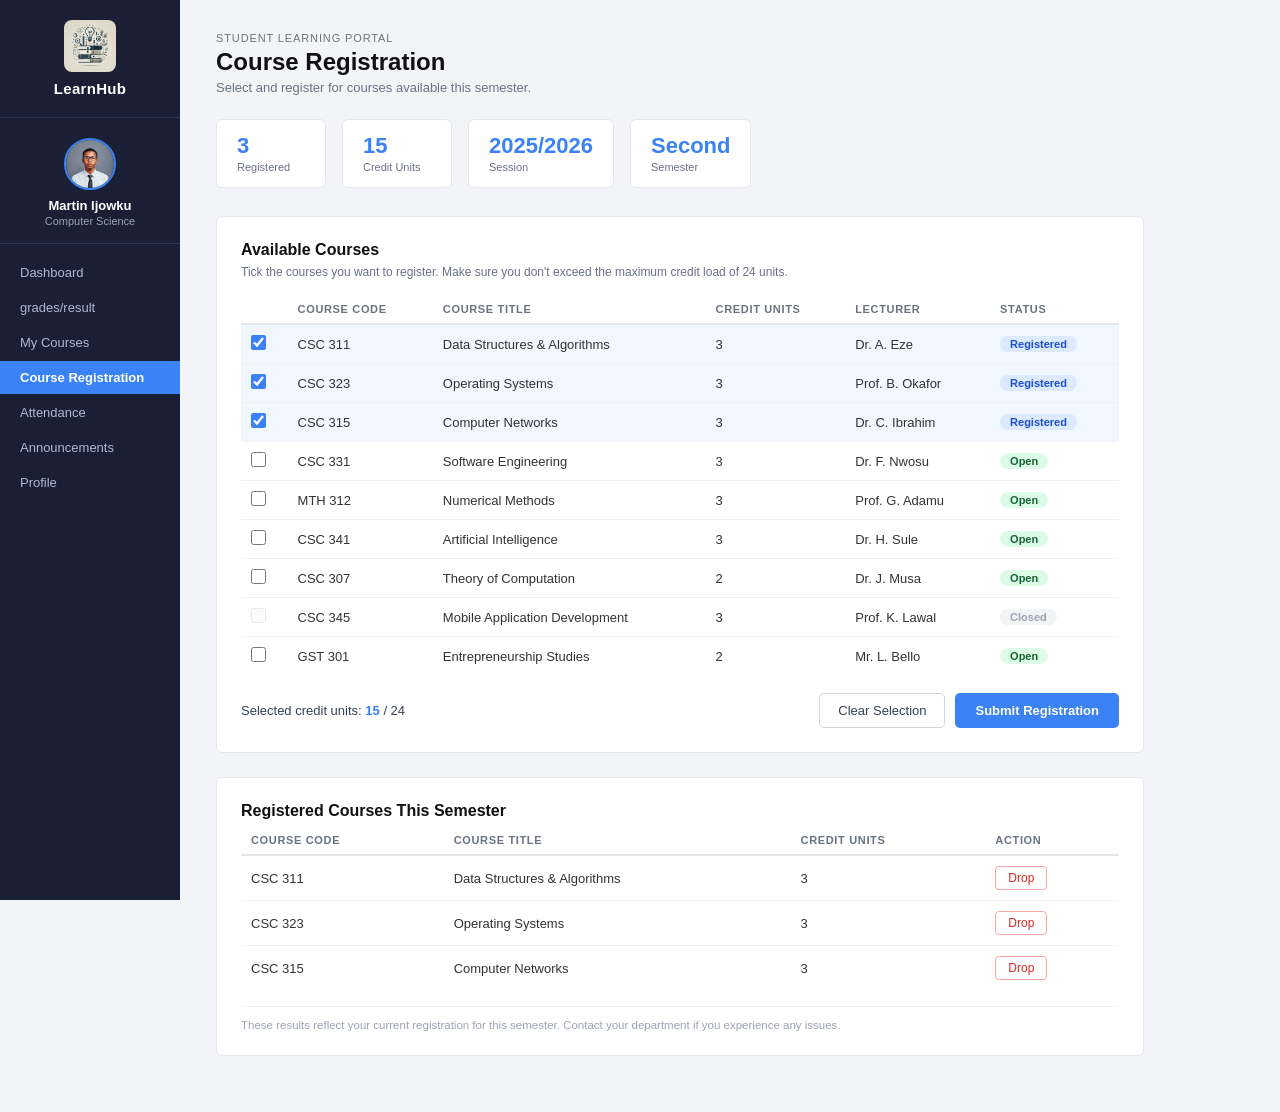
==== dashboard/course-registration.html @ 7f92d787 "Add files via upload" ====
<!DOCTYPE html>
<html lang="en">
<head>
  <meta charset="UTF-8" />
  <meta name="viewport" content="width=device-width, initial-scale=1.0"/>
  <title>Course Registration | LearnHub</title>
  <link rel="stylesheet" href="course-registration.css" />
</head>
<body>

  <!-- Sidebar -->
  <aside class="sidebar">
    <div class="sidebar-logo">
      <img src="[data-uri]"
           alt="LearnHub Logo" class="logo-img" />
      <span class="logo-text">LearnHub</span>
    </div>

    <div class="sidebar-profile">
      <img
        src="[data-uri]"
        alt="Martin Ijowku"
        class="profile-img"
      />
      <div class="profile-info">
        <p class="profile-name">Martin Ijowku</p>
        <p class="profile-dept">Computer Science</p>
      </div>
    </div>

    <nav class="sidebar-nav">
      <a href="#">Dashboard</a>
      <a href="#">grades/result</a>
      <a href="#">My Courses</a>
      <a href="#" class="active">Course Registration</a>
      <a href="#">Attendance</a>
      <a href="#">Announcements</a>
      <a href="#">Profile</a>
    </nav>
  </aside>

  <!-- Main Content -->
  <main class="main-content">
    <div class="page-header">
      <p class="page-label">Student Learning Portal</p>
      <h1 class="page-title">Course Registration</h1>
      <p class="page-subtitle">Select and register for courses available this semester.</p>
    </div>

    <!-- Summary Strip -->
    <div class="summary-strip">
      <div class="summary-item">
        <span class="summary-number">3</span>
        <span class="summary-label">Registered</span>
      </div>
      <div class="summary-item">
        <span class="summary-number">15</span>
        <span class="summary-label">Credit Units</span>
      </div>
      <div class="summary-item">
        <span class="summary-number">2025/2026</span>
        <span class="summary-label">Session</span>
      </div>
      <div class="summary-item">
        <span class="summary-number">Second</span>
        <span class="summary-label">Semester</span>
      </div>
    </div>

    <!-- Registration Table -->
    <section class="section">
      <h2 class="section-title">Available Courses</h2>
      <p class="section-note">Tick the courses you want to register. Make sure you don't exceed the maximum credit load of 24 units.</p>

      <table class="courses-table">
        <thead>
          <tr>
            <th></th>
            <th>Course Code</th>
            <th>Course Title</th>
            <th>Credit Units</th>
            <th>Lecturer</th>
            <th>Status</th>
          </tr>
        </thead>
        <tbody>
          <tr class="registered">
            <td><input type="checkbox" checked /></td>
            <td>CSC 311</td>
            <td>Data Structures &amp; Algorithms</td>
            <td>3</td>
            <td>Dr. A. Eze</td>
            <td><span class="badge registered-badge">Registered</span></td>
          </tr>
          <tr class="registered">
            <td><input type="checkbox" checked /></td>
            <td>CSC 323</td>
            <td>Operating Systems</td>
            <td>3</td>
            <td>Prof. B. Okafor</td>
            <td><span class="badge registered-badge">Registered</span></td>
          </tr>
          <tr class="registered">
            <td><input type="checkbox" checked /></td>
            <td>CSC 315</td>
            <td>Computer Networks</td>
            <td>3</td>
            <td>Dr. C. Ibrahim</td>
            <td><span class="badge registered-badge">Registered</span></td>
          </tr>
          <tr>
            <td><input type="checkbox" /></td>
            <td>CSC 331</td>
            <td>Software Engineering</td>
            <td>3</td>
            <td>Dr. F. Nwosu</td>
            <td><span class="badge open-badge">Open</span></td>
          </tr>
          <tr>
            <td><input type="checkbox" /></td>
            <td>MTH 312</td>
            <td>Numerical Methods</td>
            <td>3</td>
            <td>Prof. G. Adamu</td>
            <td><span class="badge open-badge">Open</span></td>
          </tr>
          <tr>
            <td><input type="checkbox" /></td>
            <td>CSC 341</td>
            <td>Artificial Intelligence</td>
            <td>3</td>
            <td>Dr. H. Sule</td>
            <td><span class="badge open-badge">Open</span></td>
          </tr>
          <tr>
            <td><input type="checkbox" /></td>
            <td>CSC 307</td>
            <td>Theory of Computation</td>
            <td>2</td>
            <td>Dr. J. Musa</td>
            <td><span class="badge open-badge">Open</span></td>
          </tr>
          <tr>
            <td><input type="checkbox" disabled /></td>
            <td>CSC 345</td>
            <td>Mobile Application Development</td>
            <td>3</td>
            <td>Prof. K. Lawal</td>
            <td><span class="badge closed-badge">Closed</span></td>
          </tr>
          <tr>
            <td><input type="checkbox" /></td>
            <td>GST 301</td>
            <td>Entrepreneurship Studies</td>
            <td>2</td>
            <td>Mr. L. Bello</td>
            <td><span class="badge open-badge">Open</span></td>
          </tr>
        </tbody>
      </table>

      <div class="table-actions">
        <p class="credit-tracker">Selected credit units: <strong id="creditCount">15</strong> / 24</p>
        <div class="action-buttons">
          <button class="btn-secondary" type="button">Clear Selection</button>
          <button class="btn-primary" type="button">Submit Registration</button>
        </div>
      </div>
    </section>

    <!-- Already Registered -->
    <section class="section">
      <h2 class="section-title">Registered Courses This Semester</h2>
      <table class="courses-table small-table">
        <thead>
          <tr>
            <th>Course Code</th>
            <th>Course Title</th>
            <th>Credit Units</th>
            <th>Action</th>
          </tr>
        </thead>
        <tbody>
          <tr>
            <td>CSC 311</td>
            <td>Data Structures &amp; Algorithms</td>
            <td>3</td>
            <td><button class="btn-drop" type="button">Drop</button></td>
          </tr>
          <tr>
            <td>CSC 323</td>
            <td>Operating Systems</td>
            <td>3</td>
            <td><button class="btn-drop" type="button">Drop</button></td>
          </tr>
          <tr>
            <td>CSC 315</td>
            <td>Computer Networks</td>
            <td>3</td>
            <td><button class="btn-drop" type="button">Drop</button></td>
          </tr>
        </tbody>
      </table>
      <p class="footer-note">These results reflect your current registration for this semester. Contact your department if you experience any issues.</p>
    </section>
  </main>

</body>
</html>
---- dashboard/course-registration.css ----
/* =====================
   LearnHub — Course Registration
   Matches the portal design from the reference image
   ===================== */

*, *::before, *::after {
  box-sizing: border-box;
  margin: 0;
  padding: 0;
}

body {
  font-family: 'Segoe UI', Arial, sans-serif;
  font-size: 14px;
  color: #222;
  background: #f2f4f7;
  display: flex;
  min-height: 100vh;
}

/* =====================
   SIDEBAR
   ===================== */
.sidebar {
  width: 180px;
  min-height: 100vh;
  background: #1a1f36;
  display: flex;
  flex-direction: column;
  padding: 20px 0;
  position: fixed;
  top: 0;
  left: 0;
  bottom: 0;
}

.sidebar-logo {
  display: flex;
  flex-direction: column;
  align-items: center;
  gap: 8px;
  padding: 0 16px 20px;
  border-bottom: 1px solid #2e3452;
}

.logo-img {
  width: 52px;
  height: 52px;
  border-radius: 8px;
  object-fit: cover;
}

.logo-text {
  color: #fff;
  font-size: 15px;
  font-weight: 600;
  letter-spacing: 0.02em;
}

.sidebar-profile {
  display: flex;
  flex-direction: column;
  align-items: center;
  gap: 8px;
  padding: 20px 16px 16px;
  border-bottom: 1px solid #2e3452;
}

.profile-img {
  width: 52px;
  height: 52px;
  border-radius: 50%;
  object-fit: cover;
  border: 2px solid #3b82f6;
}

.profile-info {
  text-align: center;
}

.profile-name {
  color: #fff;
  font-size: 13px;
  font-weight: 600;
}

.profile-dept {
  color: #9ca3af;
  font-size: 11px;
  margin-top: 2px;
}

.sidebar-nav {
  display: flex;
  flex-direction: column;
  padding: 12px 0;
  gap: 2px;
}

.sidebar-nav a {
  display: block;
  color: #b0b8d1;
  text-decoration: none;
  font-size: 13px;
  padding: 9px 20px;
  transition: background 0.15s, color 0.15s;
}

.sidebar-nav a:hover {
  background: #2e3452;
  color: #fff;
}

.sidebar-nav a.active {
  background: #3b82f6;
  color: #fff;
  font-weight: 600;
}

/* =====================
   MAIN CONTENT
   ===================== */
.main-content {
  margin-left: 180px;
  flex: 1;
  padding: 32px 36px;
  max-width: 1000px;
}

/* =====================
   PAGE HEADER
   ===================== */
.page-label {
  font-size: 11px;
  color: #6b7280;
  text-transform: uppercase;
  letter-spacing: 0.08em;
  margin-bottom: 4px;
}

.page-title {
  font-size: 24px;
  font-weight: 700;
  color: #111;
  margin-bottom: 4px;
}

.page-subtitle {
  font-size: 13px;
  color: #6b7280;
  margin-bottom: 24px;
}

/* =====================
   SUMMARY STRIP
   ===================== */
.summary-strip {
  display: flex;
  gap: 16px;
  margin-bottom: 28px;
  flex-wrap: wrap;
}

.summary-item {
  background: #fff;
  border: 1px solid #e5e7eb;
  border-radius: 6px;
  padding: 14px 20px;
  min-width: 110px;
}

.summary-number {
  display: block;
  font-size: 22px;
  font-weight: 700;
  color: #3b82f6;
  line-height: 1.1;
}

.summary-label {
  display: block;
  font-size: 11px;
  color: #6b7280;
  margin-top: 3px;
}

/* =====================
   SECTIONS
   ===================== */
.section {
  background: #fff;
  border: 1px solid #e5e7eb;
  border-radius: 6px;
  padding: 24px;
  margin-bottom: 24px;
}

.section-title {
  font-size: 16px;
  font-weight: 600;
  color: #111;
  margin-bottom: 6px;
}

.section-note {
  font-size: 12px;
  color: #6b7280;
  margin-bottom: 16px;
}

/* =====================
   TABLE
   ===================== */
.courses-table {
  width: 100%;
  border-collapse: collapse;
  font-size: 13px;
}

.courses-table thead th {
  text-align: left;
  font-size: 11px;
  font-weight: 600;
  text-transform: uppercase;
  letter-spacing: 0.06em;
  color: #6b7280;
  border-bottom: 2px solid #e5e7eb;
  padding: 8px 10px;
}

.courses-table tbody tr {
  border-bottom: 1px solid #f0f0f0;
}

.courses-table tbody tr:last-child {
  border-bottom: none;
}

.courses-table tbody tr:hover {
  background: #f9fafb;
}

.courses-table tbody tr.registered {
  background: #f0f7ff;
}

.courses-table tbody tr.registered:hover {
  background: #e6f1fd;
}

.courses-table td {
  padding: 10px 10px;
  color: #333;
}

.courses-table input[type="checkbox"] {
  width: 15px;
  height: 15px;
  accent-color: #3b82f6;
  cursor: pointer;
}

.courses-table input[type="checkbox"]:disabled {
  cursor: not-allowed;
  opacity: 0.45;
}

/* =====================
   BADGES
   ===================== */
.badge {
  display: inline-block;
  font-size: 11px;
  font-weight: 600;
  padding: 2px 10px;
  border-radius: 12px;
}

.registered-badge {
  background: #dbeafe;
  color: #1d4ed8;
}

.open-badge {
  background: #dcfce7;
  color: #166534;
}

.closed-badge {
  background: #f3f4f6;
  color: #9ca3af;
}

/* =====================
   TABLE ACTIONS
   ===================== */
.table-actions {
  display: flex;
  align-items: center;
  justify-content: space-between;
  margin-top: 18px;
  flex-wrap: wrap;
  gap: 12px;
}

.credit-tracker {
  font-size: 13px;
  color: #374151;
}

.credit-tracker strong {
  color: #3b82f6;
}

.action-buttons {
  display: flex;
  gap: 10px;
}

.btn-primary {
  background: #3b82f6;
  color: #fff;
  border: none;
  border-radius: 5px;
  padding: 9px 20px;
  font-size: 13px;
  font-weight: 600;
  cursor: pointer;
  transition: background 0.15s;
}

.btn-primary:hover {
  background: #2563eb;
}

.btn-secondary {
  background: #fff;
  color: #374151;
  border: 1px solid #d1d5db;
  border-radius: 5px;
  padding: 9px 18px;
  font-size: 13px;
  cursor: pointer;
  transition: background 0.15s;
}

.btn-secondary:hover {
  background: #f3f4f6;
}

.btn-drop {
  background: none;
  border: 1px solid #fca5a5;
  color: #dc2626;
  border-radius: 4px;
  padding: 4px 12px;
  font-size: 12px;
  cursor: pointer;
  transition: background 0.15s;
}

.btn-drop:hover {
  background: #fee2e2;
}

/* =====================
   SMALL TABLE (Registered List)
   ===================== */
.small-table {
  margin-top: 0;
}

/* =====================
   FOOTER NOTE
   ===================== */
.footer-note {
  font-size: 11.5px;
  color: #9ca3af;
  margin-top: 16px;
  border-top: 1px solid #f0f0f0;
  padding-top: 12px;
}

/* =====================
   RESPONSIVE
   ===================== */
@media (max-width: 768px) {
  .sidebar {
    width: 100%;
    min-height: auto;
    position: relative;
    flex-direction: row;
    flex-wrap: wrap;
  }

  .main-content {
    margin-left: 0;
    padding: 20px 16px;
  }

  .courses-table thead {
    display: none;
  }

  .courses-table td {
    display: block;
    padding: 6px 10px;
  }
}
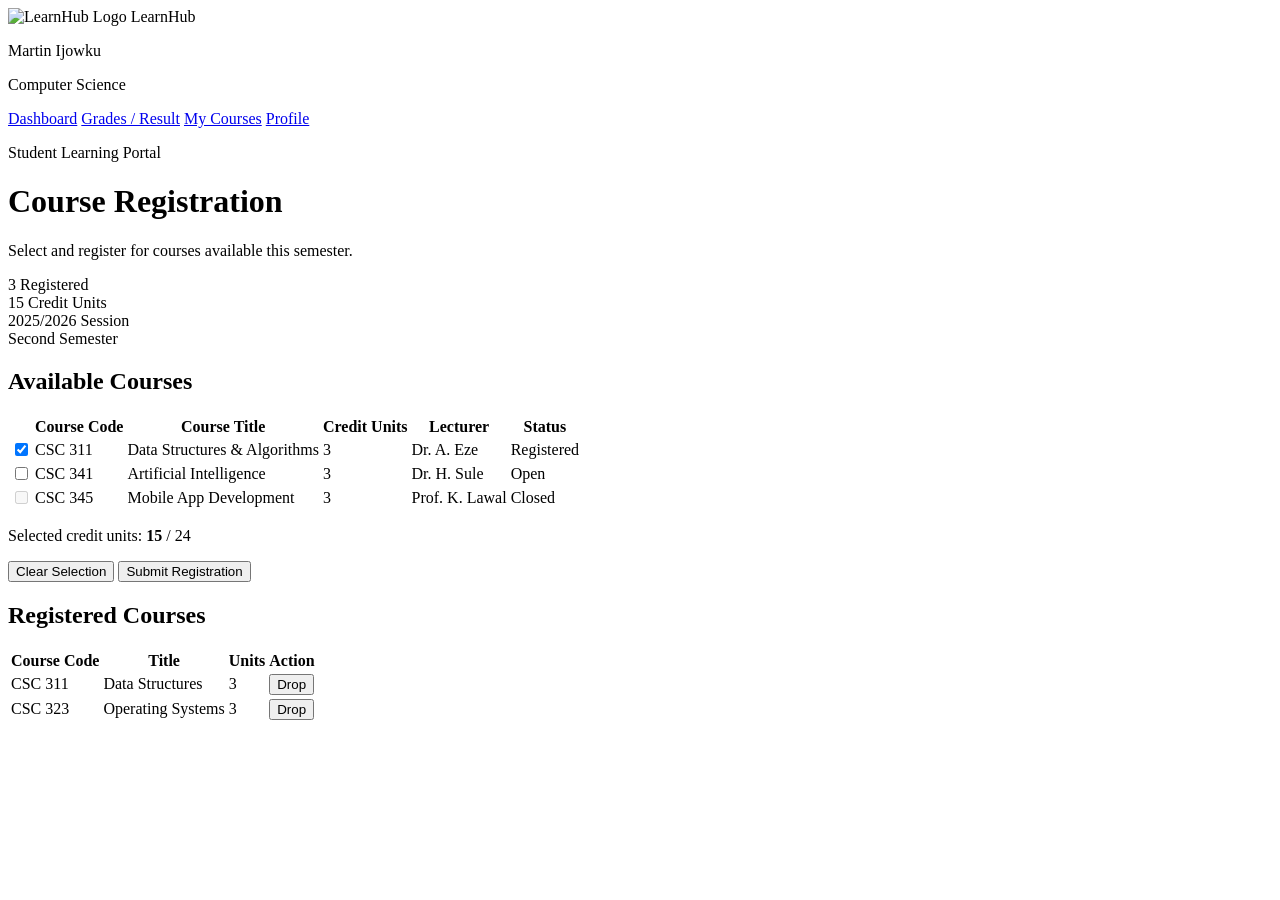
==== commit 68fd6dc5: "Update fmt.Println output from 'Hello' to 'Goodbye'" ====
--- a/dashboard/course-registration.html
+++ b/dashboard/course-registration.html
@@ -4,75 +4,81 @@
   <meta charset="UTF-8" />
   <meta name="viewport" content="width=device-width, initial-scale=1.0"/>
   <title>Course Registration | LearnHub</title>
-  <link rel="stylesheet" href="course-registration.css" />
+
+  <!-- Your CSS file -->
+  <link rel="stylesheet" href="style.css" />
 </head>
+
 <body>
 
-  <!-- Sidebar -->
+<div class="page">
+
+
   <aside class="sidebar">
-    <div class="sidebar-logo">
-      <img src="[data-uri]"
-           alt="LearnHub Logo" class="logo-img" />
+
+    
+    <div class="logo">
+      <img src="logo.jpg.jpeg" alt="LearnHub Logo">
       <span class="logo-text">LearnHub</span>
     </div>
 
-    <div class="sidebar-profile">
-      <img
-        src="[data-uri]"
-        alt="Martin Ijowku"
-        class="profile-img"
-      />
-      <div class="profile-info">
-        <p class="profile-name">Martin Ijowku</p>
-        <p class="profile-dept">Computer Science</p>
-      </div>
+    <!-- PROFILE -->
+    <div class="profile-info">
+      
+      <p class="profile-name">Martin Ijowku</p>
+      <p class="profile-dept">Computer Science</p>
     </div>
 
+    
     <nav class="sidebar-nav">
-      <a href="#">Dashboard</a>
-      <a href="#">grades/result</a>
-      <a href="#">My Courses</a>
-      <a href="#" class="active">Course Registration</a>
-      <a href="#">Attendance</a>
-      <a href="#">Announcements</a>
-      <a href="#">Profile</a>
+      <a href="index.html">Dashboard</a>
+      <a href="grades.html">Grades / Result</a>
+      <a href="course.html">My Courses</a>
+      <a href="profile.html">Profile</a>
     </nav>
+
   </aside>
 
-  <!-- Main Content -->
   <main class="main-content">
+
     <div class="page-header">
       <p class="page-label">Student Learning Portal</p>
       <h1 class="page-title">Course Registration</h1>
-      <p class="page-subtitle">Select and register for courses available this semester.</p>
+      <p class="page-subtitle">
+        Select and register for courses available this semester.
+      </p>
     </div>
 
-    <!-- Summary Strip -->
+
     <div class="summary-strip">
       <div class="summary-item">
         <span class="summary-number">3</span>
         <span class="summary-label">Registered</span>
       </div>
+
       <div class="summary-item">
         <span class="summary-number">15</span>
         <span class="summary-label">Credit Units</span>
       </div>
+
       <div class="summary-item">
         <span class="summary-number">2025/2026</span>
         <span class="summary-label">Session</span>
       </div>
+
       <div class="summary-item">
         <span class="summary-number">Second</span>
         <span class="summary-label">Semester</span>
       </div>
     </div>
 
-    <!-- Registration Table -->
+  
     <section class="section">
+
       <h2 class="section-title">Available Courses</h2>
-      <p class="section-note">Tick the courses you want to register. Make sure you don't exceed the maximum credit load of 24 units.</p>
 
       <table class="courses-table">
+
         <thead>
           <tr>
             <th></th>
@@ -83,127 +89,86 @@
             <th>Status</th>
           </tr>
         </thead>
+
         <tbody>
-          <tr class="registered">
-            <td><input type="checkbox" checked /></td>
+          <tr>
+            <td><input type="checkbox" checked></td>
             <td>CSC 311</td>
-            <td>Data Structures &amp; Algorithms</td>
+            <td>Data Structures & Algorithms</td>
             <td>3</td>
             <td>Dr. A. Eze</td>
-            <td><span class="badge registered-badge">Registered</span></td>
+            <td>Registered</td>
           </tr>
-          <tr class="registered">
-            <td><input type="checkbox" checked /></td>
-            <td>CSC 323</td>
-            <td>Operating Systems</td>
-            <td>3</td>
-            <td>Prof. B. Okafor</td>
-            <td><span class="badge registered-badge">Registered</span></td>
-          </tr>
-          <tr class="registered">
-            <td><input type="checkbox" checked /></td>
-            <td>CSC 315</td>
-            <td>Computer Networks</td>
-            <td>3</td>
-            <td>Dr. C. Ibrahim</td>
-            <td><span class="badge registered-badge">Registered</span></td>
-          </tr>
+
           <tr>
-            <td><input type="checkbox" /></td>
-            <td>CSC 331</td>
-            <td>Software Engineering</td>
-            <td>3</td>
-            <td>Dr. F. Nwosu</td>
-            <td><span class="badge open-badge">Open</span></td>
-          </tr>
-          <tr>
-            <td><input type="checkbox" /></td>
-            <td>MTH 312</td>
-            <td>Numerical Methods</td>
-            <td>3</td>
-            <td>Prof. G. Adamu</td>
-            <td><span class="badge open-badge">Open</span></td>
-          </tr>
-          <tr>
-            <td><input type="checkbox" /></td>
+            <td><input type="checkbox"></td>
             <td>CSC 341</td>
             <td>Artificial Intelligence</td>
             <td>3</td>
             <td>Dr. H. Sule</td>
-            <td><span class="badge open-badge">Open</span></td>
+            <td>Open</td>
           </tr>
+
           <tr>
-            <td><input type="checkbox" /></td>
-            <td>CSC 307</td>
-            <td>Theory of Computation</td>
-            <td>2</td>
-            <td>Dr. J. Musa</td>
-            <td><span class="badge open-badge">Open</span></td>
-          </tr>
-          <tr>
-            <td><input type="checkbox" disabled /></td>
+            <td><input type="checkbox" disabled></td>
             <td>CSC 345</td>
-            <td>Mobile Application Development</td>
+            <td>Mobile App Development</td>
             <td>3</td>
             <td>Prof. K. Lawal</td>
-            <td><span class="badge closed-badge">Closed</span></td>
-          </tr>
-          <tr>
-            <td><input type="checkbox" /></td>
-            <td>GST 301</td>
-            <td>Entrepreneurship Studies</td>
-            <td>2</td>
-            <td>Mr. L. Bello</td>
-            <td><span class="badge open-badge">Open</span></td>
+            <td>Closed</td>
           </tr>
         </tbody>
+
       </table>
 
       <div class="table-actions">
-        <p class="credit-tracker">Selected credit units: <strong id="creditCount">15</strong> / 24</p>
+        <p>Selected credit units: <strong>15</strong> / 24</p>
+
         <div class="action-buttons">
-          <button class="btn-secondary" type="button">Clear Selection</button>
-          <button class="btn-primary" type="button">Submit Registration</button>
+          <button type="button">Clear Selection</button>
+          <button type="button">Submit Registration</button>
         </div>
       </div>
+
     </section>
 
-    <!-- Already Registered -->
     <section class="section">
-      <h2 class="section-title">Registered Courses This Semester</h2>
+
+      <h2 class="section-title">Registered Courses</h2>
+
       <table class="courses-table small-table">
         <thead>
           <tr>
             <th>Course Code</th>
-            <th>Course Title</th>
-            <th>Credit Units</th>
+            <th>Title</th>
+            <th>Units</th>
             <th>Action</th>
           </tr>
         </thead>
+
         <tbody>
           <tr>
             <td>CSC 311</td>
-            <td>Data Structures &amp; Algorithms</td>
+            <td>Data Structures</td>
             <td>3</td>
-            <td><button class="btn-drop" type="button">Drop</button></td>
+            <td><button>Drop</button></td>
           </tr>
+
           <tr>
             <td>CSC 323</td>
             <td>Operating Systems</td>
             <td>3</td>
-            <td><button class="btn-drop" type="button">Drop</button></td>
-          </tr>
-          <tr>
-            <td>CSC 315</td>
-            <td>Computer Networks</td>
-            <td>3</td>
-            <td><button class="btn-drop" type="button">Drop</button></td>
+            <td><button>Drop</button></td>
           </tr>
         </tbody>
+
       </table>
-      <p class="footer-note">These results reflect your current registration for this semester. Contact your department if you experience any issues.</p>
+
     </section>
+
   </main>
+
+</div>
 
 </body>
 </html>
